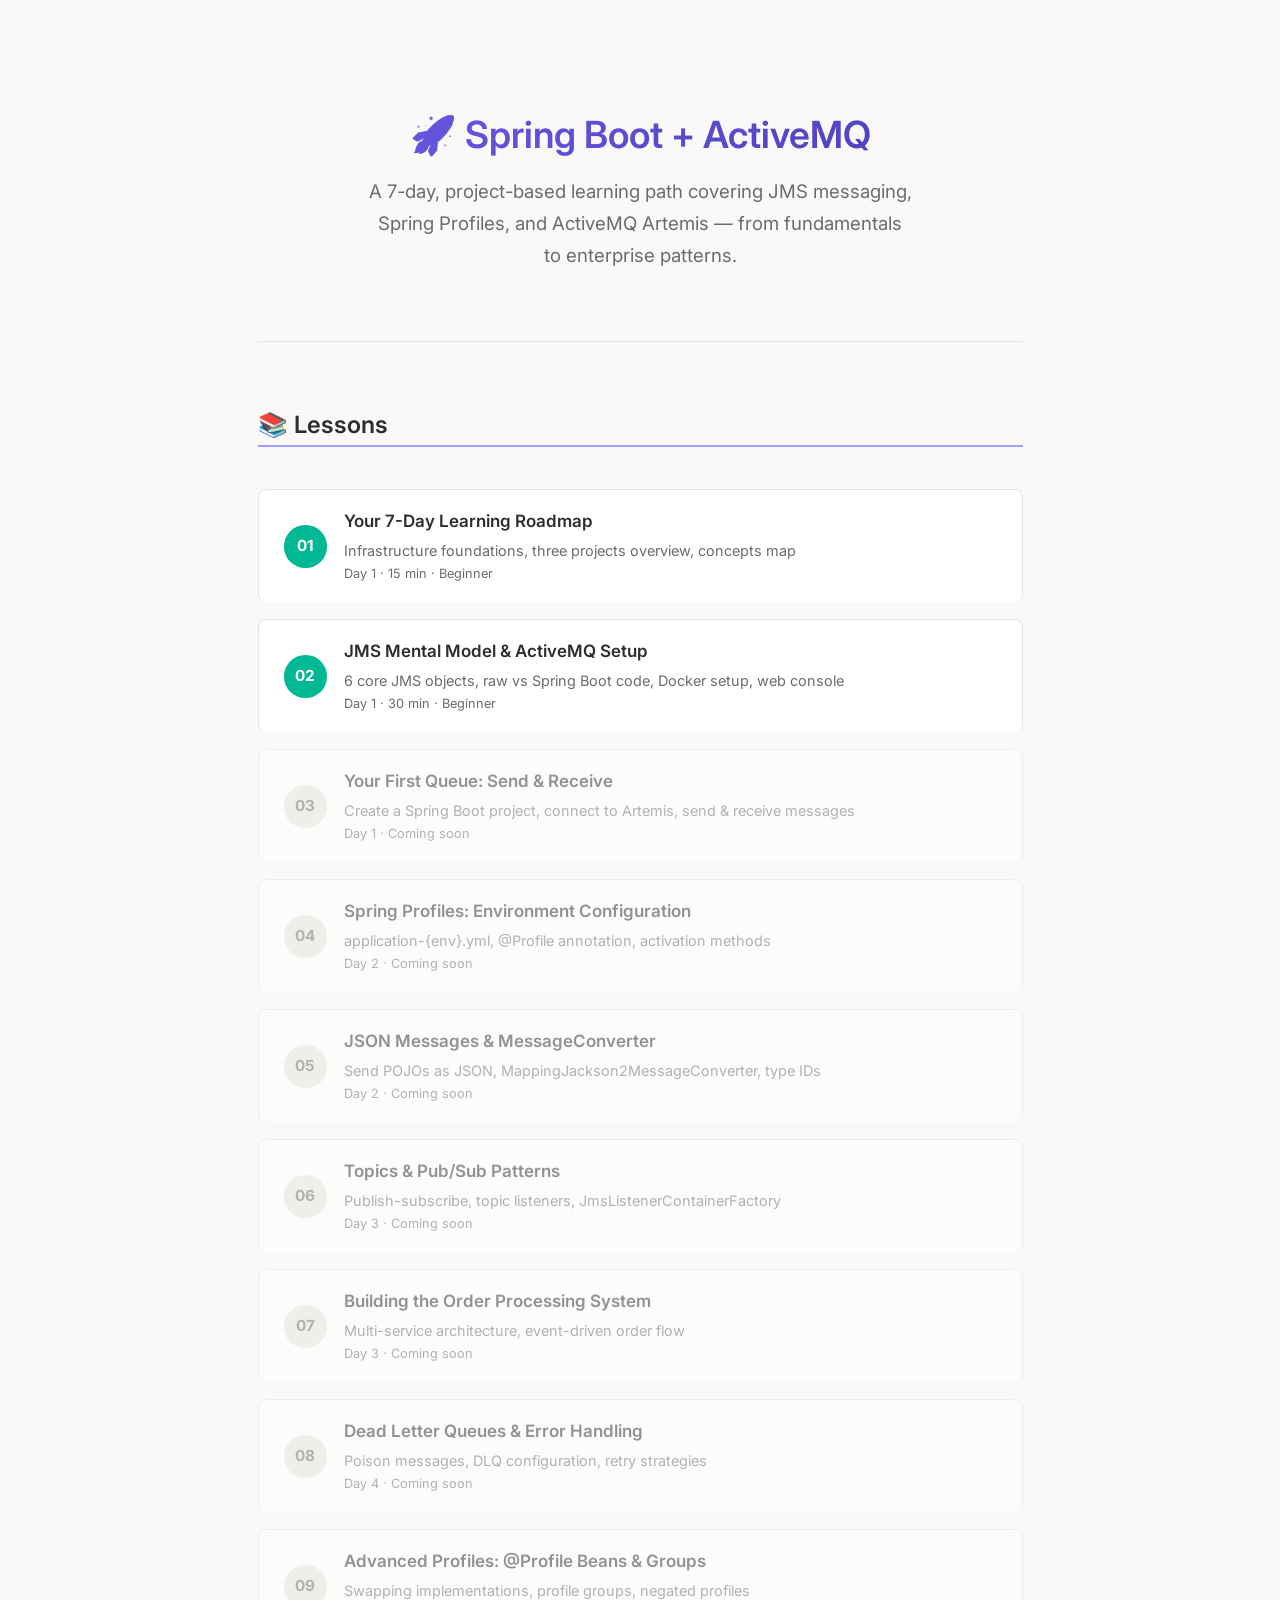
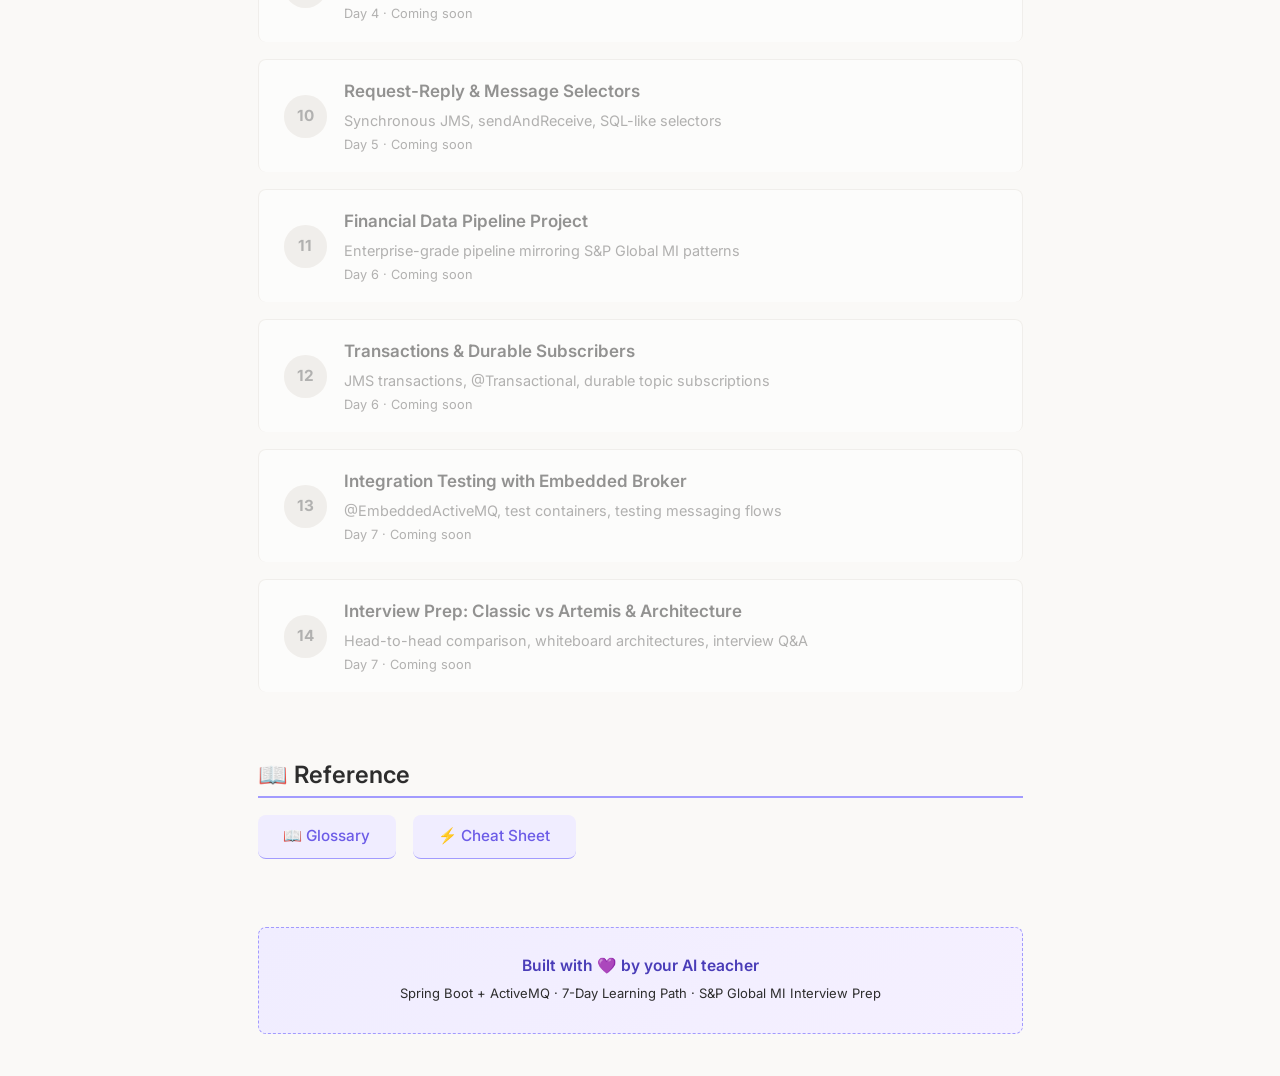
==== index.html @ 691f7c8f "Initial commit of Spring Boot + ActiveMQ learning path" ====
<!DOCTYPE html>
<html lang="en">
<head>
  <meta charset="UTF-8">
  <meta name="viewport" content="width=device-width, initial-scale=1.0">
  <title>Spring Boot + ActiveMQ — Learning Path</title>
  <link rel="stylesheet" href="assets/style.css">
  <style>
    .hero {
      text-align: center;
      padding: var(--sp-2xl) 0;
      margin-bottom: var(--sp-xl);
      border-bottom: 1px solid var(--border);
    }
    .hero h1 { font-size: 2.2rem; margin-bottom: var(--sp-md); }
    .hero p { color: var(--text-muted); font-size: 1.1em; max-width: 32rem; margin: 0 auto; }

    .nav-grid {
      display: grid;
      grid-template-columns: 1fr;
      gap: var(--sp-md);
      margin: var(--sp-xl) 0;
    }

    .nav-card {
      display: flex;
      align-items: center;
      gap: var(--sp-md);
      padding: var(--sp-md) var(--sp-lg);
      background: var(--bg-card);
      border: 1px solid var(--border);
      border-radius: var(--radius);
      text-decoration: none;
      color: var(--text);
      transition: all 0.2s;
      border-bottom: none;
    }
    .nav-card:hover {
      border-color: var(--accent-light);
      box-shadow: var(--shadow-lg);
      transform: translateY(-2px);
    }

    .nav-num {
      display: flex;
      align-items: center;
      justify-content: center;
      width: 2.5rem;
      height: 2.5rem;
      border-radius: 50%;
      background: var(--accent);
      color: white;
      font-weight: 700;
      font-size: 0.9em;
      flex-shrink: 0;
    }
    .nav-num.done { background: var(--success); }
    .nav-num.locked { background: var(--border); color: var(--text-muted); }

    .nav-info { flex: 1; }
    .nav-title { font-weight: 600; font-size: 1em; }
    .nav-desc { font-size: 0.85em; color: var(--text-muted); margin-top: 2px; }
    .nav-meta { font-size: 0.75em; color: var(--text-muted); }

    .ref-section { margin-top: var(--sp-2xl); }
    .ref-links {
      display: flex;
      gap: var(--sp-md);
      flex-wrap: wrap;
    }
    .ref-link {
      padding: var(--sp-sm) var(--sp-lg);
      background: var(--bg-highlight);
      border-radius: var(--radius);
      font-size: 0.9em;
      font-weight: 500;
    }

    @media (max-width: 600px) {
      .hero h1 { font-size: 1.6rem; }
      .nav-card { padding: var(--sp-sm) var(--sp-md); }
    }
  </style>
</head>
<body>

  <div class="hero">
    <h1>🚀 Spring Boot + ActiveMQ</h1>
    <p>A 7-day, project-based learning path covering JMS messaging, Spring Profiles, and ActiveMQ Artemis — from fundamentals to enterprise patterns.</p>
  </div>

  <h2>📚 Lessons</h2>

  <div class="nav-grid">

    <a href="lessons/0001-your-seven-day-roadmap.html" class="nav-card">
      <span class="nav-num done">01</span>
      <div class="nav-info">
        <div class="nav-title">Your 7-Day Learning Roadmap</div>
        <div class="nav-desc">Infrastructure foundations, three projects overview, concepts map</div>
        <div class="nav-meta">Day 1 · 15 min · Beginner</div>
      </div>
    </a>

    <a href="lessons/0002-jms-mental-model-and-activemq-setup.html" class="nav-card">
      <span class="nav-num done">02</span>
      <div class="nav-info">
        <div class="nav-title">JMS Mental Model &amp; ActiveMQ Setup</div>
        <div class="nav-desc">6 core JMS objects, raw vs Spring Boot code, Docker setup, web console</div>
        <div class="nav-meta">Day 1 · 30 min · Beginner</div>
      </div>
    </a>

    <a href="#" class="nav-card" style="opacity:0.5; pointer-events:none;">
      <span class="nav-num locked">03</span>
      <div class="nav-info">
        <div class="nav-title">Your First Queue: Send &amp; Receive</div>
        <div class="nav-desc">Create a Spring Boot project, connect to Artemis, send &amp; receive messages</div>
        <div class="nav-meta">Day 1 · Coming soon</div>
      </div>
    </a>

    <a href="#" class="nav-card" style="opacity:0.5; pointer-events:none;">
      <span class="nav-num locked">04</span>
      <div class="nav-info">
        <div class="nav-title">Spring Profiles: Environment Configuration</div>
        <div class="nav-desc">application-{env}.yml, @Profile annotation, activation methods</div>
        <div class="nav-meta">Day 2 · Coming soon</div>
      </div>
    </a>

    <a href="#" class="nav-card" style="opacity:0.5; pointer-events:none;">
      <span class="nav-num locked">05</span>
      <div class="nav-info">
        <div class="nav-title">JSON Messages &amp; MessageConverter</div>
        <div class="nav-desc">Send POJOs as JSON, MappingJackson2MessageConverter, type IDs</div>
        <div class="nav-meta">Day 2 · Coming soon</div>
      </div>
    </a>

    <a href="#" class="nav-card" style="opacity:0.5; pointer-events:none;">
      <span class="nav-num locked">06</span>
      <div class="nav-info">
        <div class="nav-title">Topics &amp; Pub/Sub Patterns</div>
        <div class="nav-desc">Publish-subscribe, topic listeners, JmsListenerContainerFactory</div>
        <div class="nav-meta">Day 3 · Coming soon</div>
      </div>
    </a>

    <a href="#" class="nav-card" style="opacity:0.5; pointer-events:none;">
      <span class="nav-num locked">07</span>
      <div class="nav-info">
        <div class="nav-title">Building the Order Processing System</div>
        <div class="nav-desc">Multi-service architecture, event-driven order flow</div>
        <div class="nav-meta">Day 3 · Coming soon</div>
      </div>
    </a>

    <a href="#" class="nav-card" style="opacity:0.5; pointer-events:none;">
      <span class="nav-num locked">08</span>
      <div class="nav-info">
        <div class="nav-title">Dead Letter Queues &amp; Error Handling</div>
        <div class="nav-desc">Poison messages, DLQ configuration, retry strategies</div>
        <div class="nav-meta">Day 4 · Coming soon</div>
      </div>
    </a>

    <a href="#" class="nav-card" style="opacity:0.5; pointer-events:none;">
      <span class="nav-num locked">09</span>
      <div class="nav-info">
        <div class="nav-title">Advanced Profiles: @Profile Beans &amp; Groups</div>
        <div class="nav-desc">Swapping implementations, profile groups, negated profiles</div>
        <div class="nav-meta">Day 4 · Coming soon</div>
      </div>
    </a>

    <a href="#" class="nav-card" style="opacity:0.5; pointer-events:none;">
      <span class="nav-num locked">10</span>
      <div class="nav-info">
        <div class="nav-title">Request-Reply &amp; Message Selectors</div>
        <div class="nav-desc">Synchronous JMS, sendAndReceive, SQL-like selectors</div>
        <div class="nav-meta">Day 5 · Coming soon</div>
      </div>
    </a>

    <a href="#" class="nav-card" style="opacity:0.5; pointer-events:none;">
      <span class="nav-num locked">11</span>
      <div class="nav-info">
        <div class="nav-title">Financial Data Pipeline Project</div>
        <div class="nav-desc">Enterprise-grade pipeline mirroring S&amp;P Global MI patterns</div>
        <div class="nav-meta">Day 6 · Coming soon</div>
      </div>
    </a>

    <a href="#" class="nav-card" style="opacity:0.5; pointer-events:none;">
      <span class="nav-num locked">12</span>
      <div class="nav-info">
        <div class="nav-title">Transactions &amp; Durable Subscribers</div>
        <div class="nav-desc">JMS transactions, @Transactional, durable topic subscriptions</div>
        <div class="nav-meta">Day 6 · Coming soon</div>
      </div>
    </a>

    <a href="#" class="nav-card" style="opacity:0.5; pointer-events:none;">
      <span class="nav-num locked">13</span>
      <div class="nav-info">
        <div class="nav-title">Integration Testing with Embedded Broker</div>
        <div class="nav-desc">@EmbeddedActiveMQ, test containers, testing messaging flows</div>
        <div class="nav-meta">Day 7 · Coming soon</div>
      </div>
    </a>

    <a href="#" class="nav-card" style="opacity:0.5; pointer-events:none;">
      <span class="nav-num locked">14</span>
      <div class="nav-info">
        <div class="nav-title">Interview Prep: Classic vs Artemis &amp; Architecture</div>
        <div class="nav-desc">Head-to-head comparison, whiteboard architectures, interview Q&amp;A</div>
        <div class="nav-meta">Day 7 · Coming soon</div>
      </div>
    </a>

  </div>

  <!-- Reference Section -->
  <div class="ref-section">
    <h2>📖 Reference</h2>
    <div class="ref-links">
      <a href="reference/glossary.html" class="ref-link">📖 Glossary</a>
      <a href="reference/cheatsheet.html" class="ref-link">⚡ Cheat Sheet</a>
    </div>
  </div>

  <div class="teacher-prompt" style="margin-top: var(--sp-2xl);">
    <strong>Built with 💜 by your AI teacher</strong><br>
    <small>Spring Boot + ActiveMQ · 7-Day Learning Path · S&amp;P Global MI Interview Prep</small>
  </div>

</body>
</html>
---- assets/style.css ----
/* ============================================================
   Spring Boot + ActiveMQ Learning Path — Shared Stylesheet
   Tufte-inspired, clean, print-friendly
   ============================================================ */

@import url('https://fonts.googleapis.com/css2?family=Inter:wght@400;500;600;700&family=JetBrains+Mono:wght@400;500&display=swap');

:root {
  /* Color palette — warm, professional */
  --bg:           #faf9f7;
  --bg-card:      #ffffff;
  --bg-code:      #1e1e2e;
  --bg-highlight: #f0edff;
  --bg-quiz:      #f8f7ff;

  --text:         #2d2d2d;
  --text-muted:   #6b6b6b;
  --text-code:    #cdd6f4;

  --accent:       #6c5ce7;
  --accent-light: #a29bfe;
  --accent-dark:  #4a3db8;

  --success:      #00b894;
  --success-bg:   #e6faf5;
  --danger:       #e74c3c;
  --danger-bg:    #fde8e8;
  --warning:      #f39c12;
  --warning-bg:   #fef5e7;
  --info:         #0984e3;
  --info-bg:      #e8f4fd;

  --border:       #e8e5e0;
  --shadow:       0 2px 8px rgba(0,0,0,0.06);
  --shadow-lg:    0 4px 24px rgba(0,0,0,0.10);
  --radius:       8px;

  /* Spacing scale */
  --sp-xs: 0.25rem;
  --sp-sm: 0.5rem;
  --sp-md: 1rem;
  --sp-lg: 1.5rem;
  --sp-xl: 2.5rem;
  --sp-2xl: 4rem;
}

/* ---- Reset ---- */
*, *::before, *::after { box-sizing: border-box; margin: 0; padding: 0; }

/* ---- Base ---- */
html { font-size: 17px; scroll-behavior: smooth; }

body {
  font-family: 'Inter', -apple-system, BlinkMacSystemFont, sans-serif;
  color: var(--text);
  background: var(--bg);
  line-height: 1.72;
  max-width: 48rem;
  margin: 0 auto;
  padding: var(--sp-xl) var(--sp-lg);
}

/* ---- Typography ---- */
h1, h2, h3, h4 { font-weight: 600; line-height: 1.3; color: var(--text); }

h1 {
  font-size: 2rem;
  margin-bottom: var(--sp-sm);
  background: linear-gradient(135deg, var(--accent), var(--accent-dark));
  -webkit-background-clip: text;
  -webkit-text-fill-color: transparent;
  background-clip: text;
}

h2 {
  font-size: 1.4rem;
  margin-top: var(--sp-2xl);
  margin-bottom: var(--sp-md);
  padding-bottom: var(--sp-xs);
  border-bottom: 2px solid var(--accent-light);
}

h3 {
  font-size: 1.15rem;
  margin-top: var(--sp-xl);
  margin-bottom: var(--sp-sm);
  color: var(--accent-dark);
}

p { margin-bottom: var(--sp-md); }

a {
  color: var(--accent);
  text-decoration: none;
  border-bottom: 1px solid var(--accent-light);
  transition: border-color 0.2s;
}
a:hover { border-color: var(--accent); }

strong { font-weight: 600; }

/* ---- Lists ---- */
ul, ol {
  margin-bottom: var(--sp-md);
  padding-left: var(--sp-lg);
}
li { margin-bottom: var(--sp-xs); }
li::marker { color: var(--accent); }

/* ---- Code ---- */
code {
  font-family: 'JetBrains Mono', 'Fira Code', monospace;
  font-size: 0.88em;
  background: var(--bg-highlight);
  padding: 0.15em 0.4em;
  border-radius: 4px;
  color: var(--accent-dark);
}

pre {
  background: var(--bg-code);
  color: var(--text-code);
  padding: var(--sp-lg);
  border-radius: var(--radius);
  overflow-x: auto;
  margin-bottom: var(--sp-lg);
  box-shadow: var(--shadow);
  line-height: 1.55;
  position: relative;
}

pre code {
  background: none;
  color: inherit;
  padding: 0;
  font-size: 0.85em;
}

/* Syntax tokens — minimal Catppuccin-inspired */
.kw  { color: #cba6f7; }  /* keywords */
.str { color: #a6e3a1; }  /* strings */
.ann { color: #f9e2af; }  /* annotations */
.cmt { color: #6c7086; font-style: italic; }  /* comments */
.typ { color: #89b4fa; }  /* types */
.num { color: #fab387; }  /* numbers */

/* Code label */
pre::before {
  content: attr(data-lang);
  position: absolute;
  top: var(--sp-sm);
  right: var(--sp-sm);
  font-size: 0.7em;
  color: #6c7086;
  text-transform: uppercase;
  letter-spacing: 0.1em;
  font-family: 'Inter', sans-serif;
}

/* ---- Cards / Callouts ---- */
.card {
  background: var(--bg-card);
  border: 1px solid var(--border);
  border-radius: var(--radius);
  padding: var(--sp-lg);
  margin-bottom: var(--sp-lg);
  box-shadow: var(--shadow);
}

.callout {
  border-left: 4px solid;
  border-radius: var(--radius);
  padding: var(--sp-md) var(--sp-lg);
  margin-bottom: var(--sp-lg);
}
.callout-info    { border-color: var(--info);    background: var(--info-bg);    }
.callout-success { border-color: var(--success); background: var(--success-bg); }
.callout-warning { border-color: var(--warning); background: var(--warning-bg); }
.callout-danger  { border-color: var(--danger);  background: var(--danger-bg);  }

.callout-label {
  font-weight: 600;
  font-size: 0.85em;
  text-transform: uppercase;
  letter-spacing: 0.05em;
  margin-bottom: var(--sp-xs);
}
.callout-info .callout-label    { color: var(--info); }
.callout-success .callout-label { color: var(--success); }
.callout-warning .callout-label { color: var(--warning); }
.callout-danger .callout-label  { color: var(--danger); }

/* ---- Lesson Header ---- */
.lesson-header {
  text-align: center;
  margin-bottom: var(--sp-2xl);
  padding-bottom: var(--sp-xl);
  border-bottom: 1px solid var(--border);
}

.lesson-meta {
  font-size: 0.85em;
  color: var(--text-muted);
  margin-top: var(--sp-sm);
}

.lesson-meta span {
  display: inline-block;
  margin: 0 var(--sp-sm);
}

.lesson-badge {
  display: inline-block;
  padding: 0.2em 0.7em;
  border-radius: 999px;
  font-size: 0.75em;
  font-weight: 600;
  text-transform: uppercase;
  letter-spacing: 0.05em;
}
.badge-beginner   { background: var(--success-bg); color: var(--success); }
.badge-intermediate { background: var(--warning-bg); color: var(--warning); }
.badge-advanced   { background: var(--danger-bg);  color: var(--danger);  }

/* ---- Diagrams (ASCII / inline SVG containers) ---- */
.diagram {
  background: var(--bg-card);
  border: 1px solid var(--border);
  border-radius: var(--radius);
  padding: var(--sp-lg);
  margin: var(--sp-lg) 0;
  text-align: center;
  overflow-x: auto;
}

.diagram pre {
  background: transparent;
  color: var(--text);
  box-shadow: none;
  text-align: left;
  display: inline-block;
  font-size: 0.8em;
  line-height: 1.4;
}

.diagram pre code {
  color: var(--text);
}

/* ---- Tables ---- */
table {
  width: 100%;
  border-collapse: collapse;
  margin-bottom: var(--sp-lg);
  font-size: 0.92em;
}

th {
  text-align: left;
  padding: var(--sp-sm) var(--sp-md);
  background: var(--accent);
  color: white;
  font-weight: 600;
}

th:first-child { border-radius: var(--radius) 0 0 0; }
th:last-child  { border-radius: 0 var(--radius) 0 0; }

td {
  padding: var(--sp-sm) var(--sp-md);
  border-bottom: 1px solid var(--border);
}

tr:hover td { background: var(--bg-highlight); }

/* ---- Quiz Widget ---- */
.quiz {
  background: var(--bg-quiz);
  border: 1px solid var(--border);
  border-radius: var(--radius);
  padding: var(--sp-lg);
  margin: var(--sp-lg) 0;
}

.quiz-question {
  font-weight: 600;
  margin-bottom: var(--sp-md);
  color: var(--accent-dark);
}

.quiz-options { list-style: none; padding: 0; }

.quiz-options li {
  padding: var(--sp-sm) var(--sp-md);
  margin-bottom: var(--sp-xs);
  border: 2px solid var(--border);
  border-radius: var(--radius);
  cursor: pointer;
  transition: all 0.2s;
  user-select: none;
}

.quiz-options li:hover {
  border-color: var(--accent-light);
  background: white;
}

.quiz-options li.selected {
  border-color: var(--accent);
  background: var(--bg-highlight);
}

.quiz-options li.correct {
  border-color: var(--success);
  background: var(--success-bg);
}

.quiz-options li.incorrect {
  border-color: var(--danger);
  background: var(--danger-bg);
}

.quiz-feedback {
  margin-top: var(--sp-md);
  padding: var(--sp-md);
  border-radius: var(--radius);
  display: none;
}

.quiz-feedback.show { display: block; }
.quiz-feedback.correct { background: var(--success-bg); color: var(--success); }
.quiz-feedback.incorrect { background: var(--danger-bg); color: var(--danger); }

.quiz-btn {
  display: inline-block;
  padding: var(--sp-sm) var(--sp-lg);
  background: var(--accent);
  color: white;
  border: none;
  border-radius: var(--radius);
  font-family: inherit;
  font-size: 0.9em;
  font-weight: 500;
  cursor: pointer;
  transition: background 0.2s;
  margin-top: var(--sp-sm);
}

.quiz-btn:hover { background: var(--accent-dark); }
.quiz-btn:disabled { opacity: 0.5; cursor: not-allowed; }

/* ---- Lesson Navigation ---- */
.lesson-nav {
  display: flex;
  justify-content: space-between;
  align-items: center;
  margin-top: var(--sp-2xl);
  padding-top: var(--sp-lg);
  border-top: 1px solid var(--border);
}

.lesson-nav a {
  display: inline-flex;
  align-items: center;
  gap: var(--sp-xs);
  padding: var(--sp-sm) var(--sp-md);
  background: var(--bg-card);
  border: 1px solid var(--border);
  border-radius: var(--radius);
  font-size: 0.9em;
  transition: all 0.2s;
}

.lesson-nav a:hover {
  background: var(--bg-highlight);
  border-color: var(--accent-light);
}

/* ---- Teacher Prompt ---- */
.teacher-prompt {
  background: linear-gradient(135deg, var(--bg-highlight), #f5f0ff);
  border: 1px dashed var(--accent-light);
  border-radius: var(--radius);
  padding: var(--sp-lg);
  margin-top: var(--sp-xl);
  text-align: center;
  font-size: 0.92em;
}

.teacher-prompt strong { color: var(--accent-dark); }

/* ---- Print ---- */
@media print {
  body { max-width: 100%; padding: 0; font-size: 12pt; }
  pre { white-space: pre-wrap; word-wrap: break-word; }
  .quiz-btn, .lesson-nav, .teacher-prompt { display: none; }
  .callout, .card { break-inside: avoid; }
}

/* ---- Responsive ---- */
@media (max-width: 600px) {
  html { font-size: 15px; }
  body { padding: var(--sp-md); }
  h1 { font-size: 1.6rem; }
  pre { padding: var(--sp-md); }
}
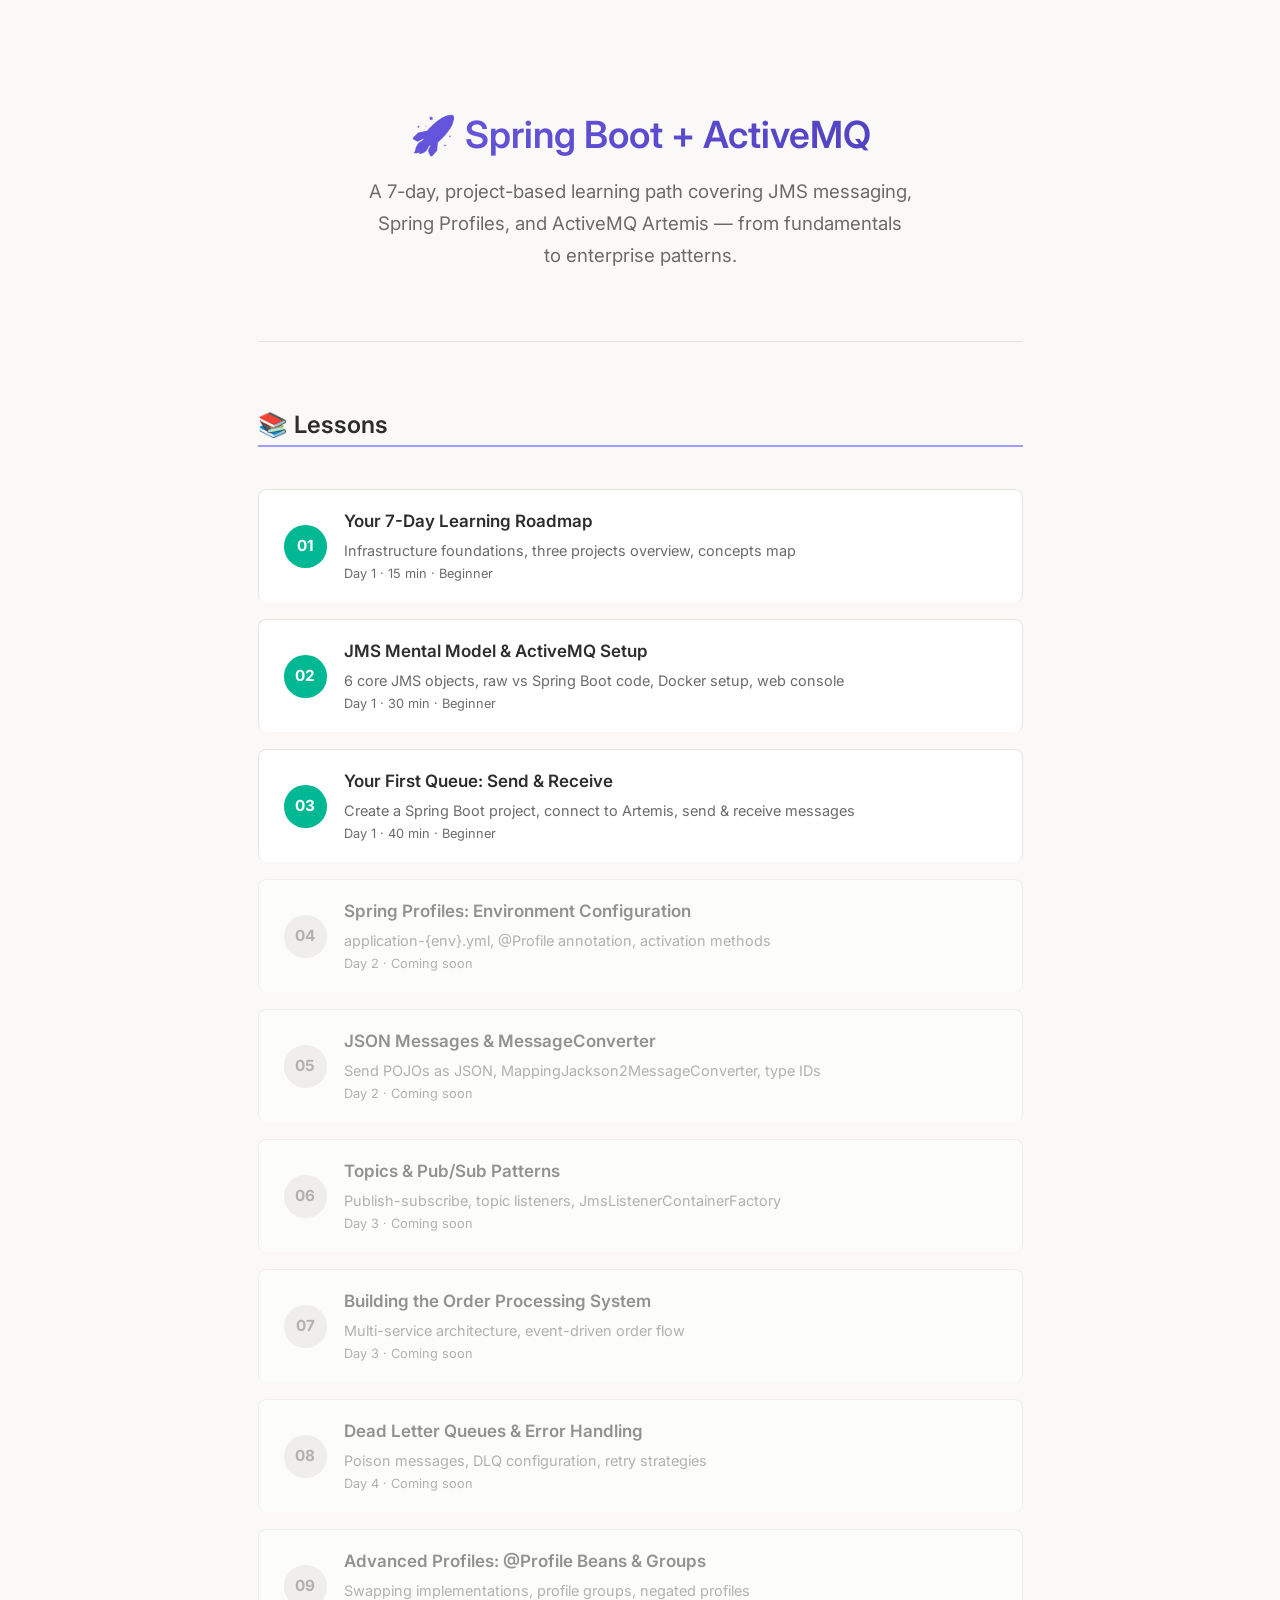
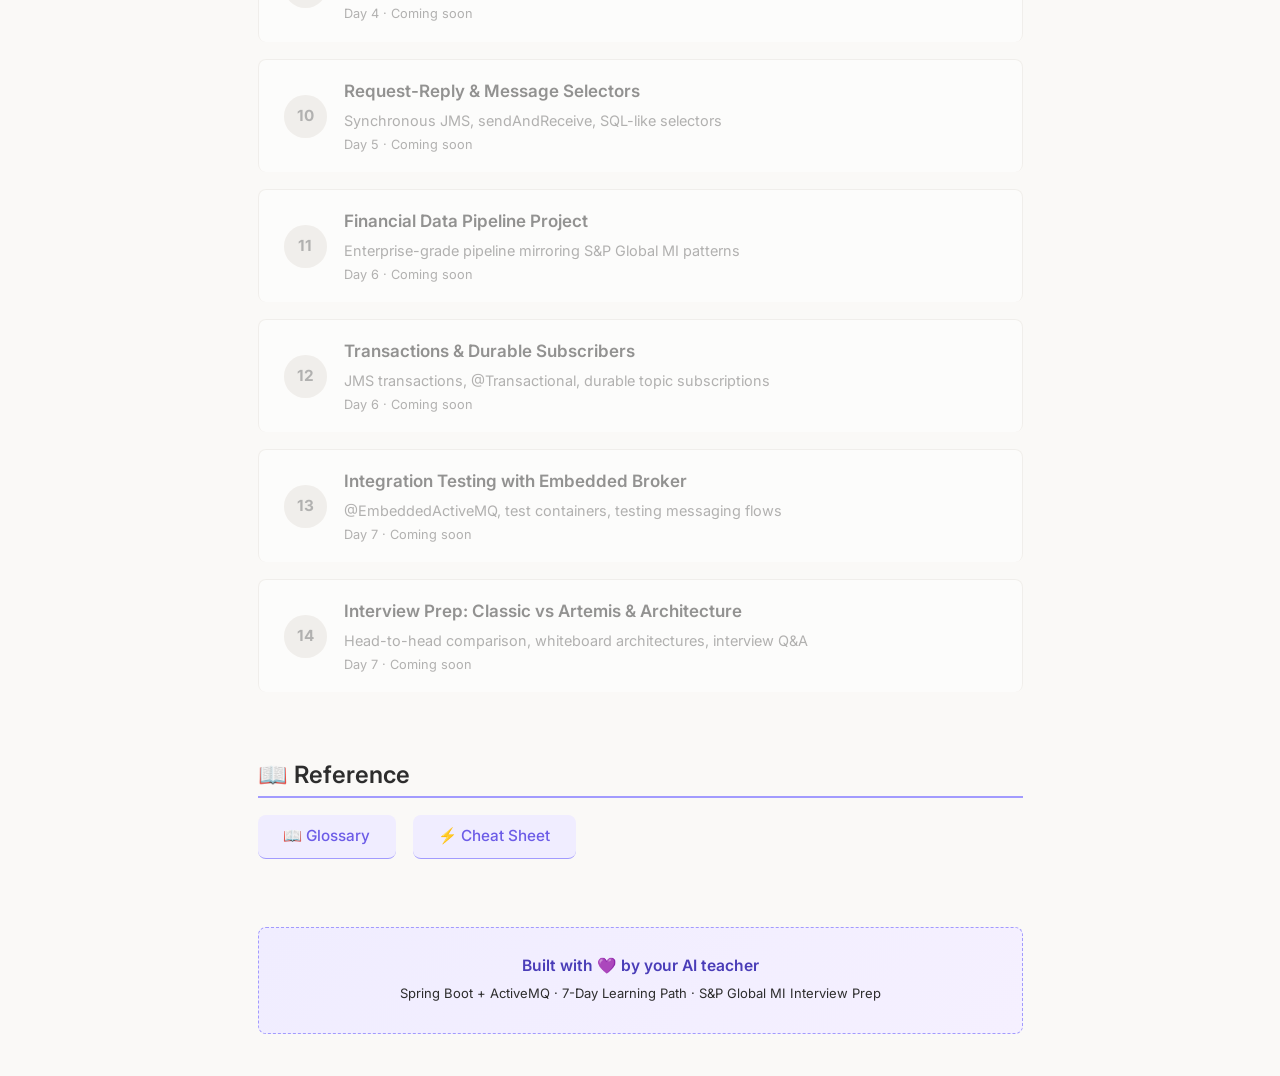
==== commit 286a99ee: "feat: add Lesson 03 tutorial and track learning progress for concepts 1-2" ====
--- a/index.html
+++ b/index.html
@@ -111,12 +111,12 @@
       </div>
     </a>
 
-    <a href="#" class="nav-card" style="opacity:0.5; pointer-events:none;">
-      <span class="nav-num locked">03</span>
+    <a href="lessons/0003-your-first-queue-send-and-receive.html" class="nav-card">
+      <span class="nav-num done">03</span>
       <div class="nav-info">
         <div class="nav-title">Your First Queue: Send &amp; Receive</div>
         <div class="nav-desc">Create a Spring Boot project, connect to Artemis, send &amp; receive messages</div>
-        <div class="nav-meta">Day 1 · Coming soon</div>
+        <div class="nav-meta">Day 1 · 40 min · Beginner</div>
       </div>
     </a>
 
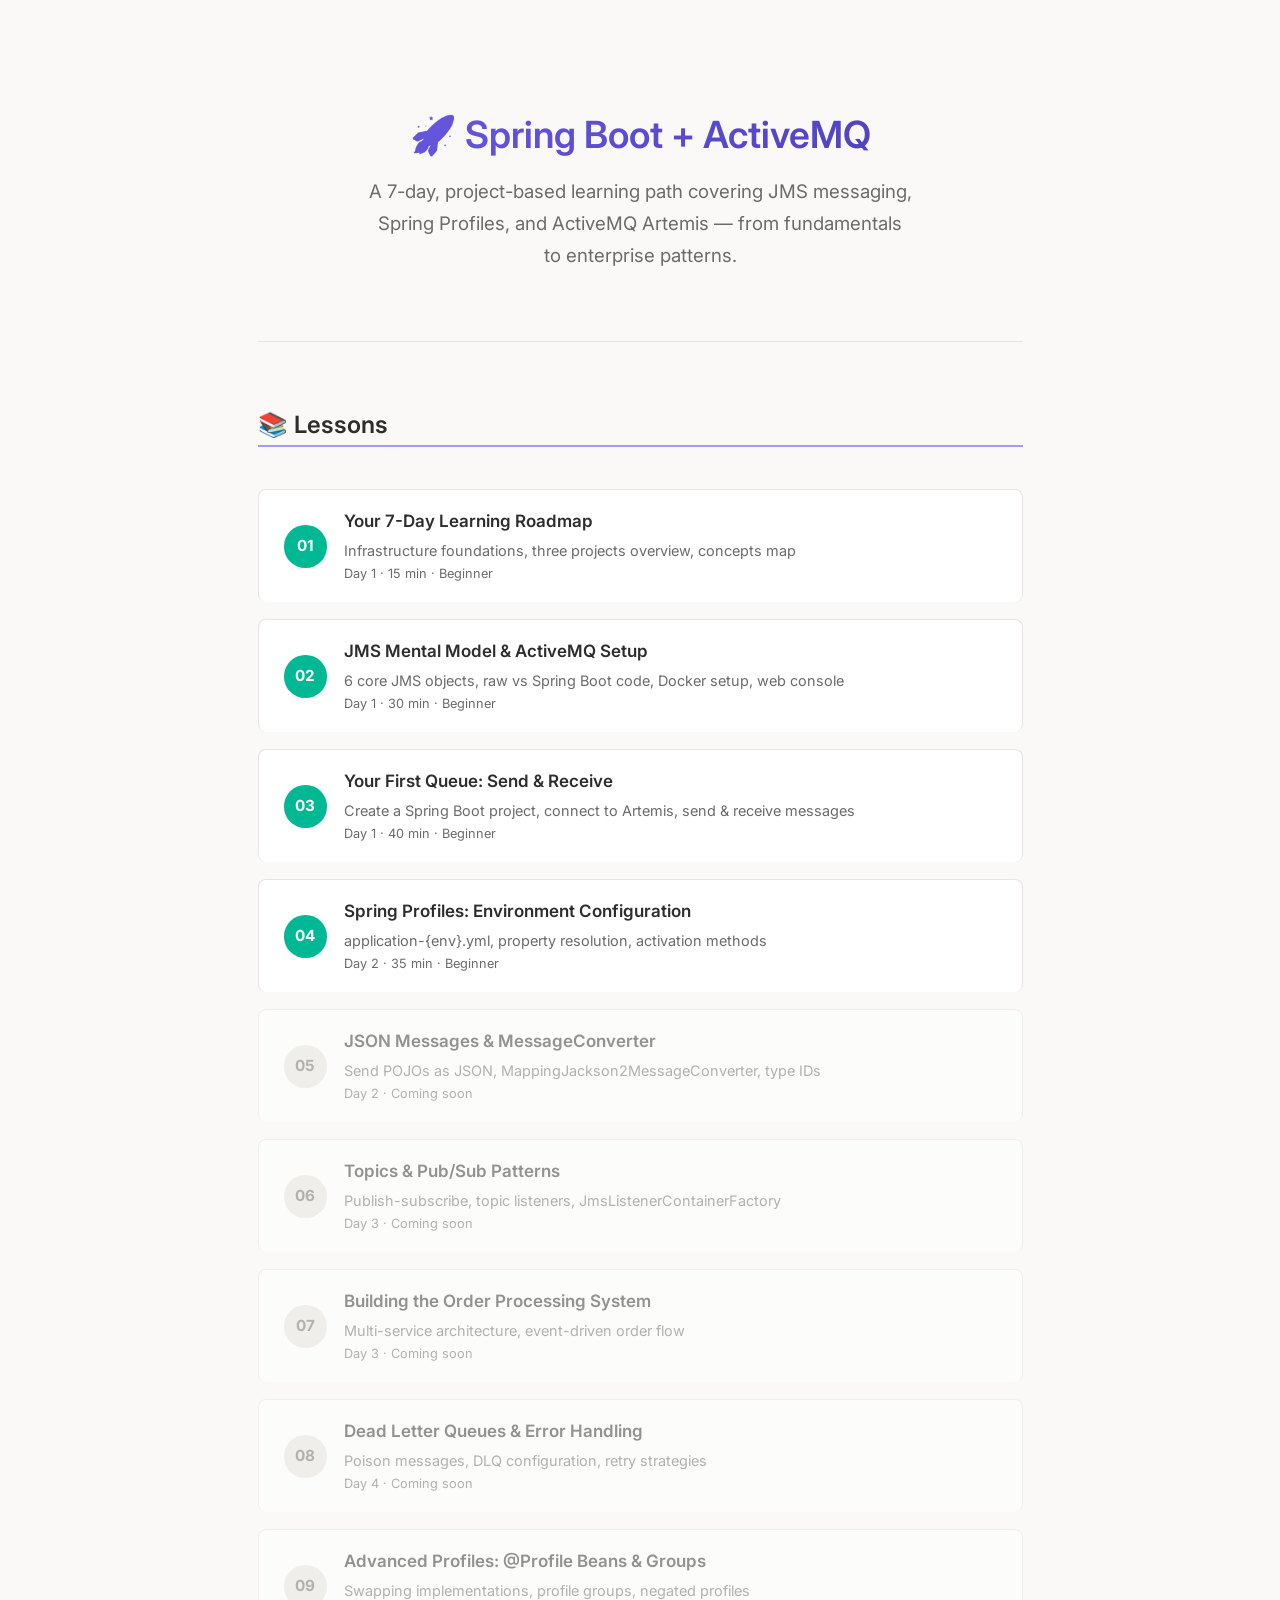
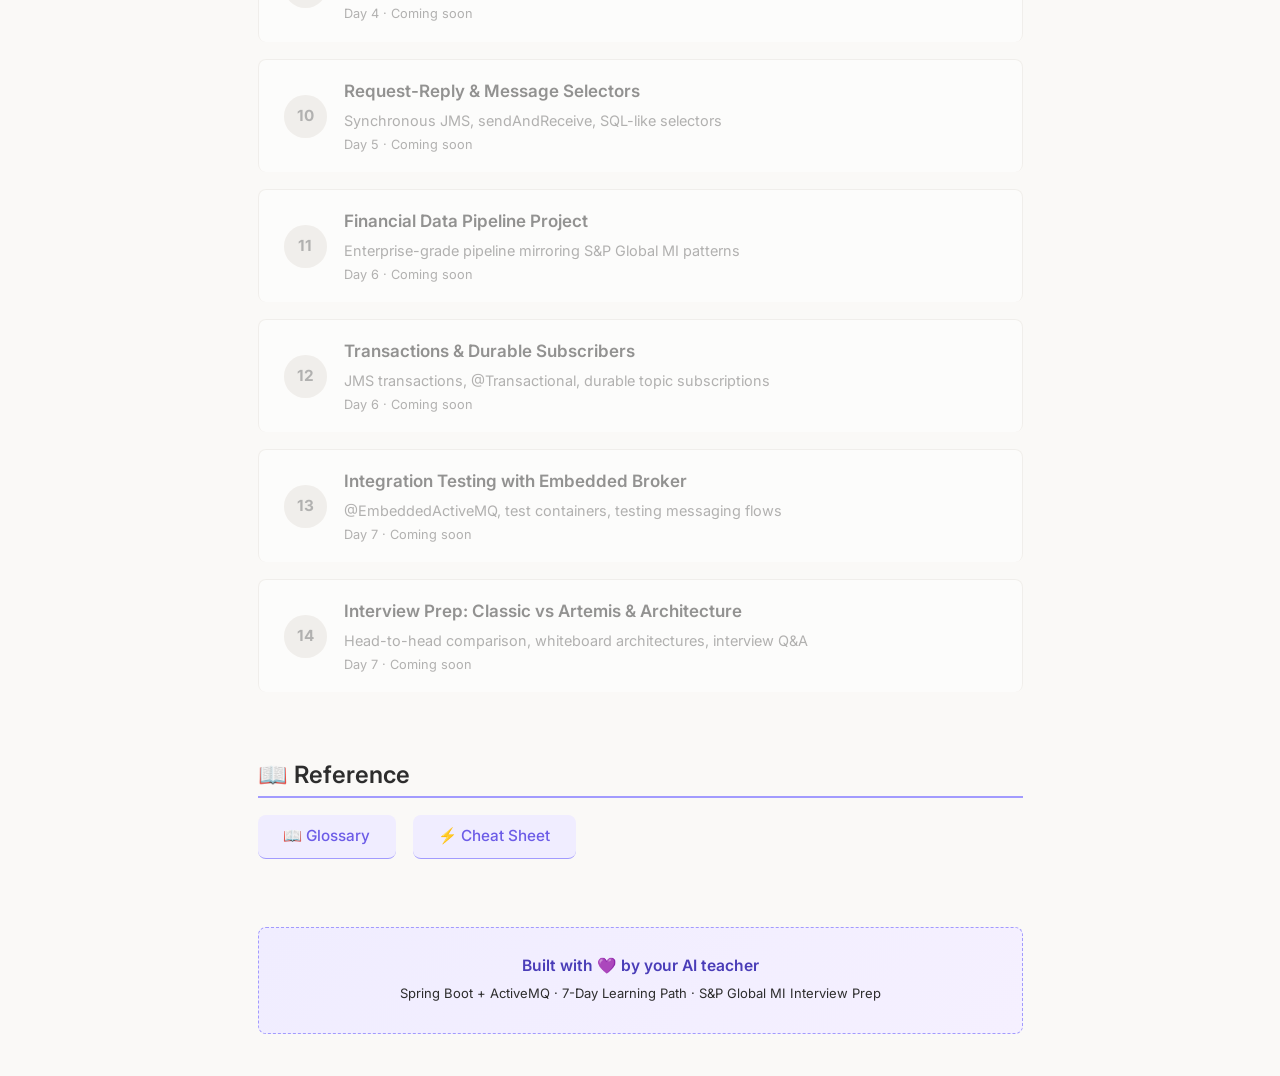
==== commit 56b4c1d4: "feat: add lesson 04 on spring profiles and enable it in navigation index" ====
--- a/index.html
+++ b/index.html
@@ -120,12 +120,12 @@
       </div>
     </a>
 
-    <a href="#" class="nav-card" style="opacity:0.5; pointer-events:none;">
-      <span class="nav-num locked">04</span>
+    <a href="lessons/0004-spring-profiles-environment-configuration.html" class="nav-card">
+      <span class="nav-num done">04</span>
       <div class="nav-info">
         <div class="nav-title">Spring Profiles: Environment Configuration</div>
-        <div class="nav-desc">application-{env}.yml, @Profile annotation, activation methods</div>
-        <div class="nav-meta">Day 2 · Coming soon</div>
+        <div class="nav-desc">application-{env}.yml, property resolution, activation methods</div>
+        <div class="nav-meta">Day 2 · 35 min · Beginner</div>
       </div>
     </a>
 
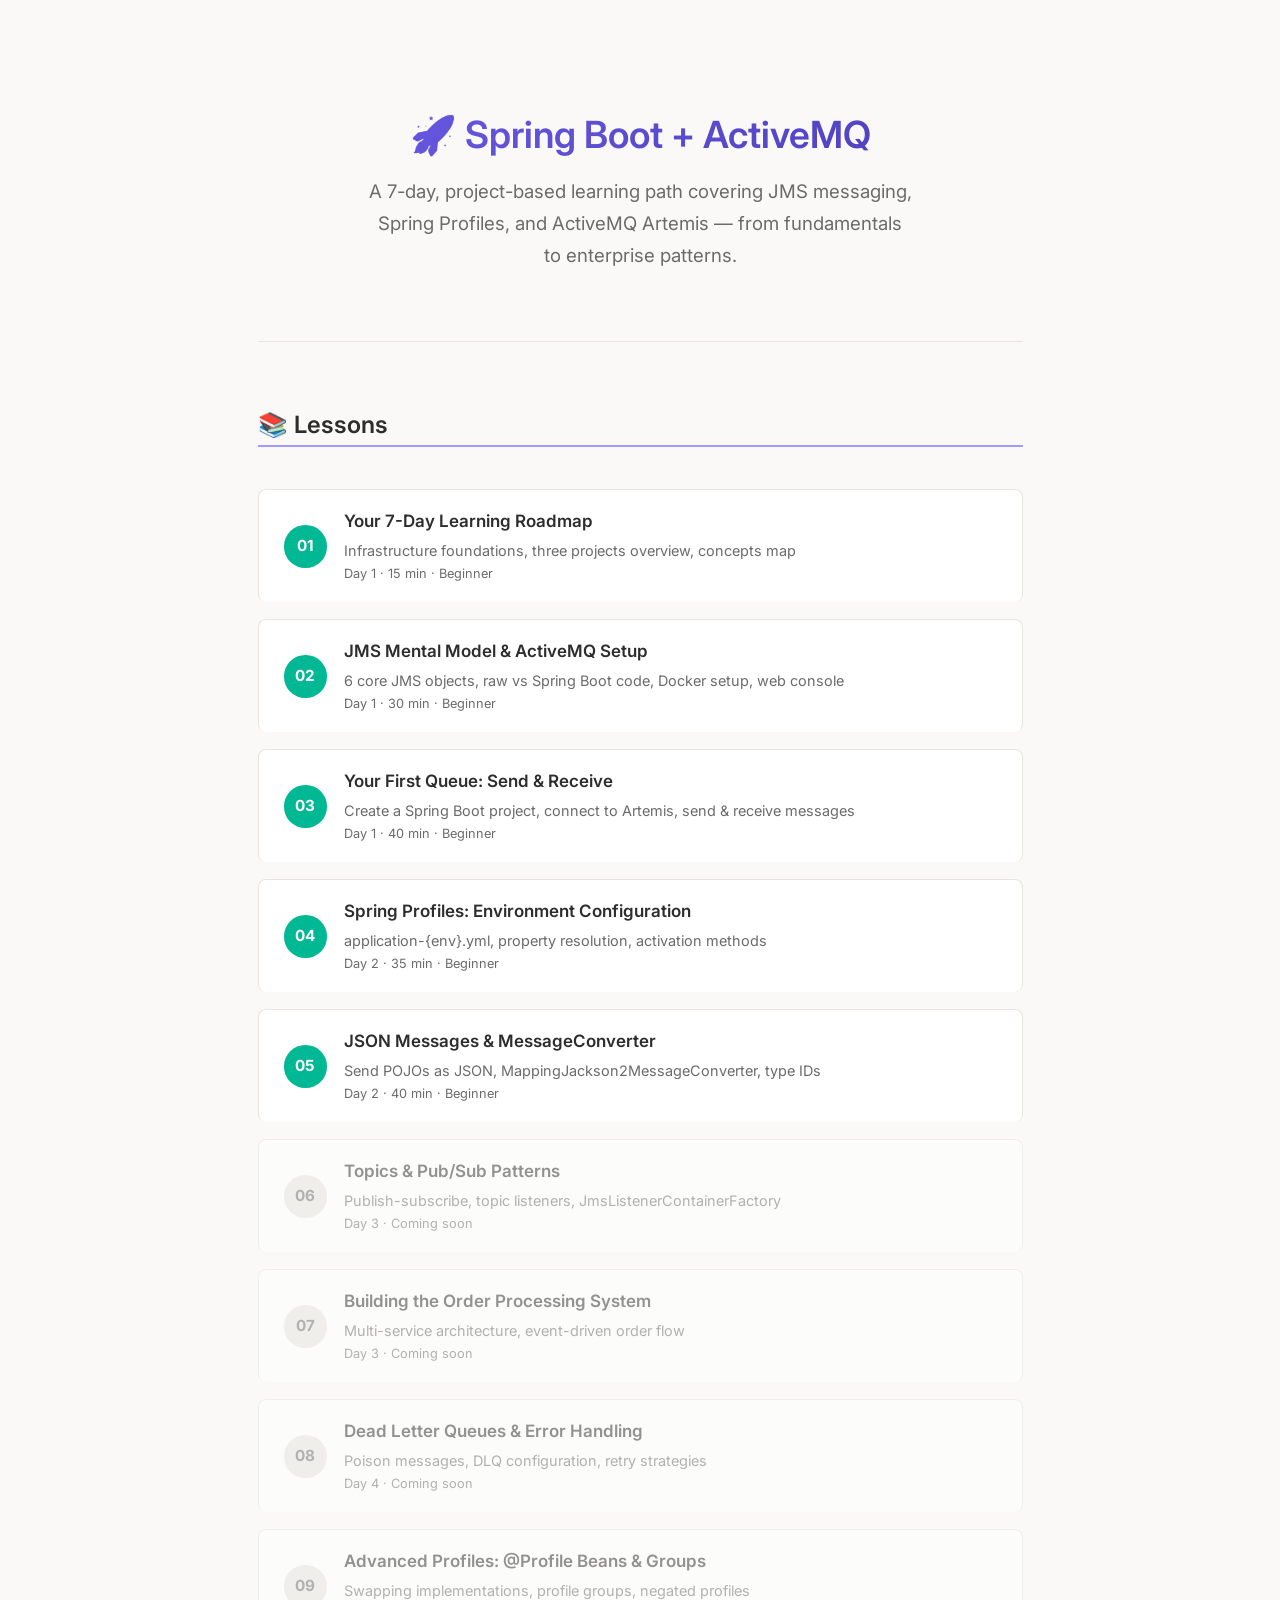
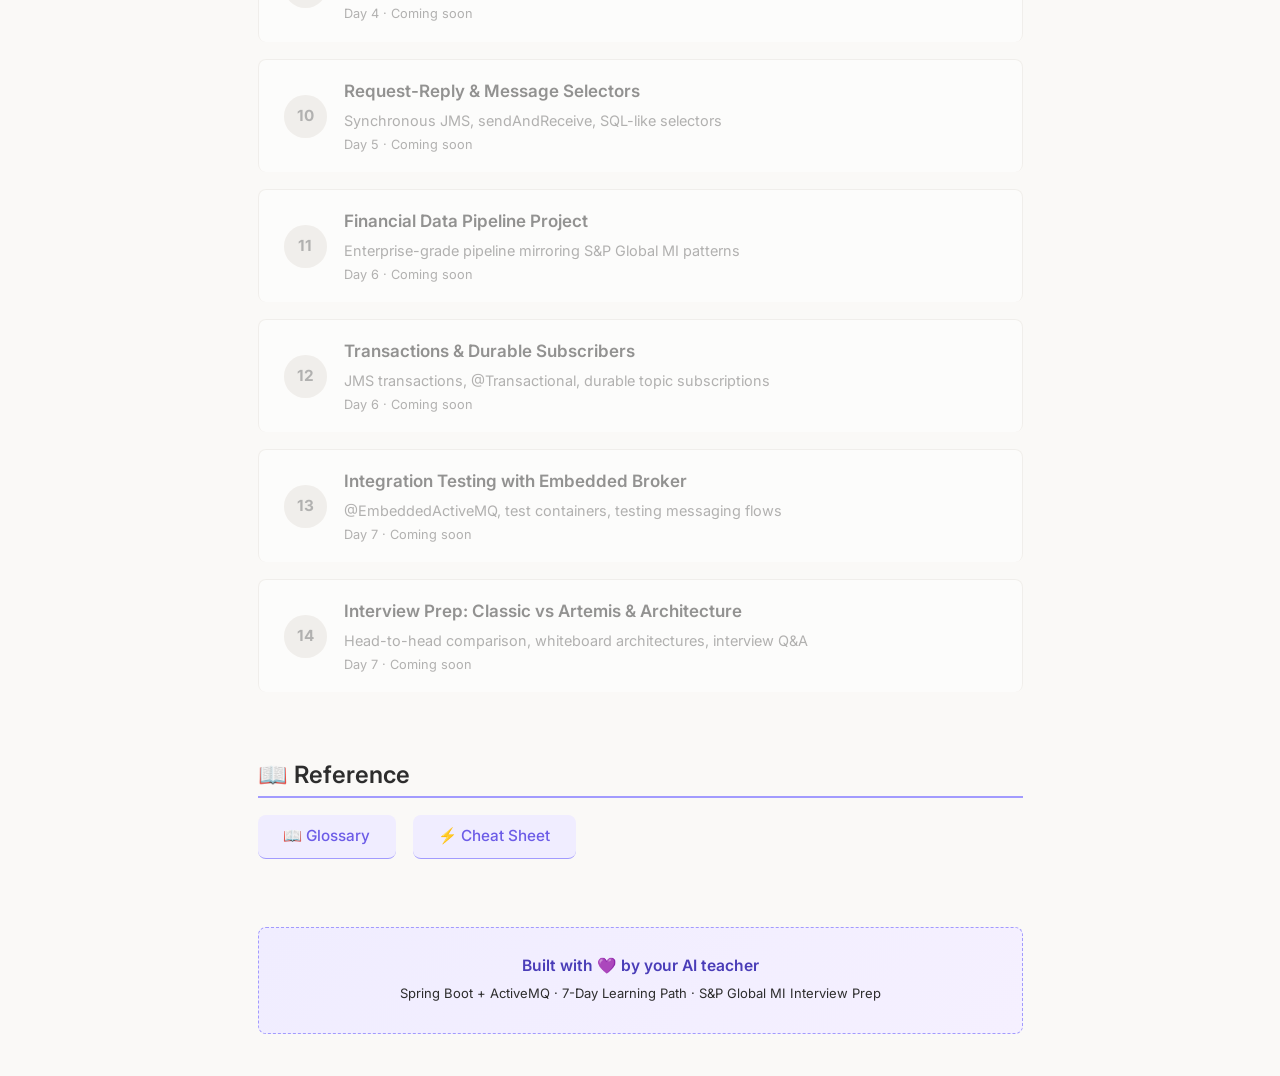
==== commit 946b5f6e: "feat: add lesson on JSON message serialization and configuration of MappingJackson2MessageConverter" ====
--- a/index.html
+++ b/index.html
@@ -129,12 +129,12 @@
       </div>
     </a>
 
-    <a href="#" class="nav-card" style="opacity:0.5; pointer-events:none;">
-      <span class="nav-num locked">05</span>
+    <a href="lessons/0005-json-messages-and-messageconverter.html" class="nav-card">
+      <span class="nav-num done">05</span>
       <div class="nav-info">
         <div class="nav-title">JSON Messages &amp; MessageConverter</div>
         <div class="nav-desc">Send POJOs as JSON, MappingJackson2MessageConverter, type IDs</div>
-        <div class="nav-meta">Day 2 · Coming soon</div>
+        <div class="nav-meta">Day 2 · 40 min · Beginner</div>
       </div>
     </a>
 
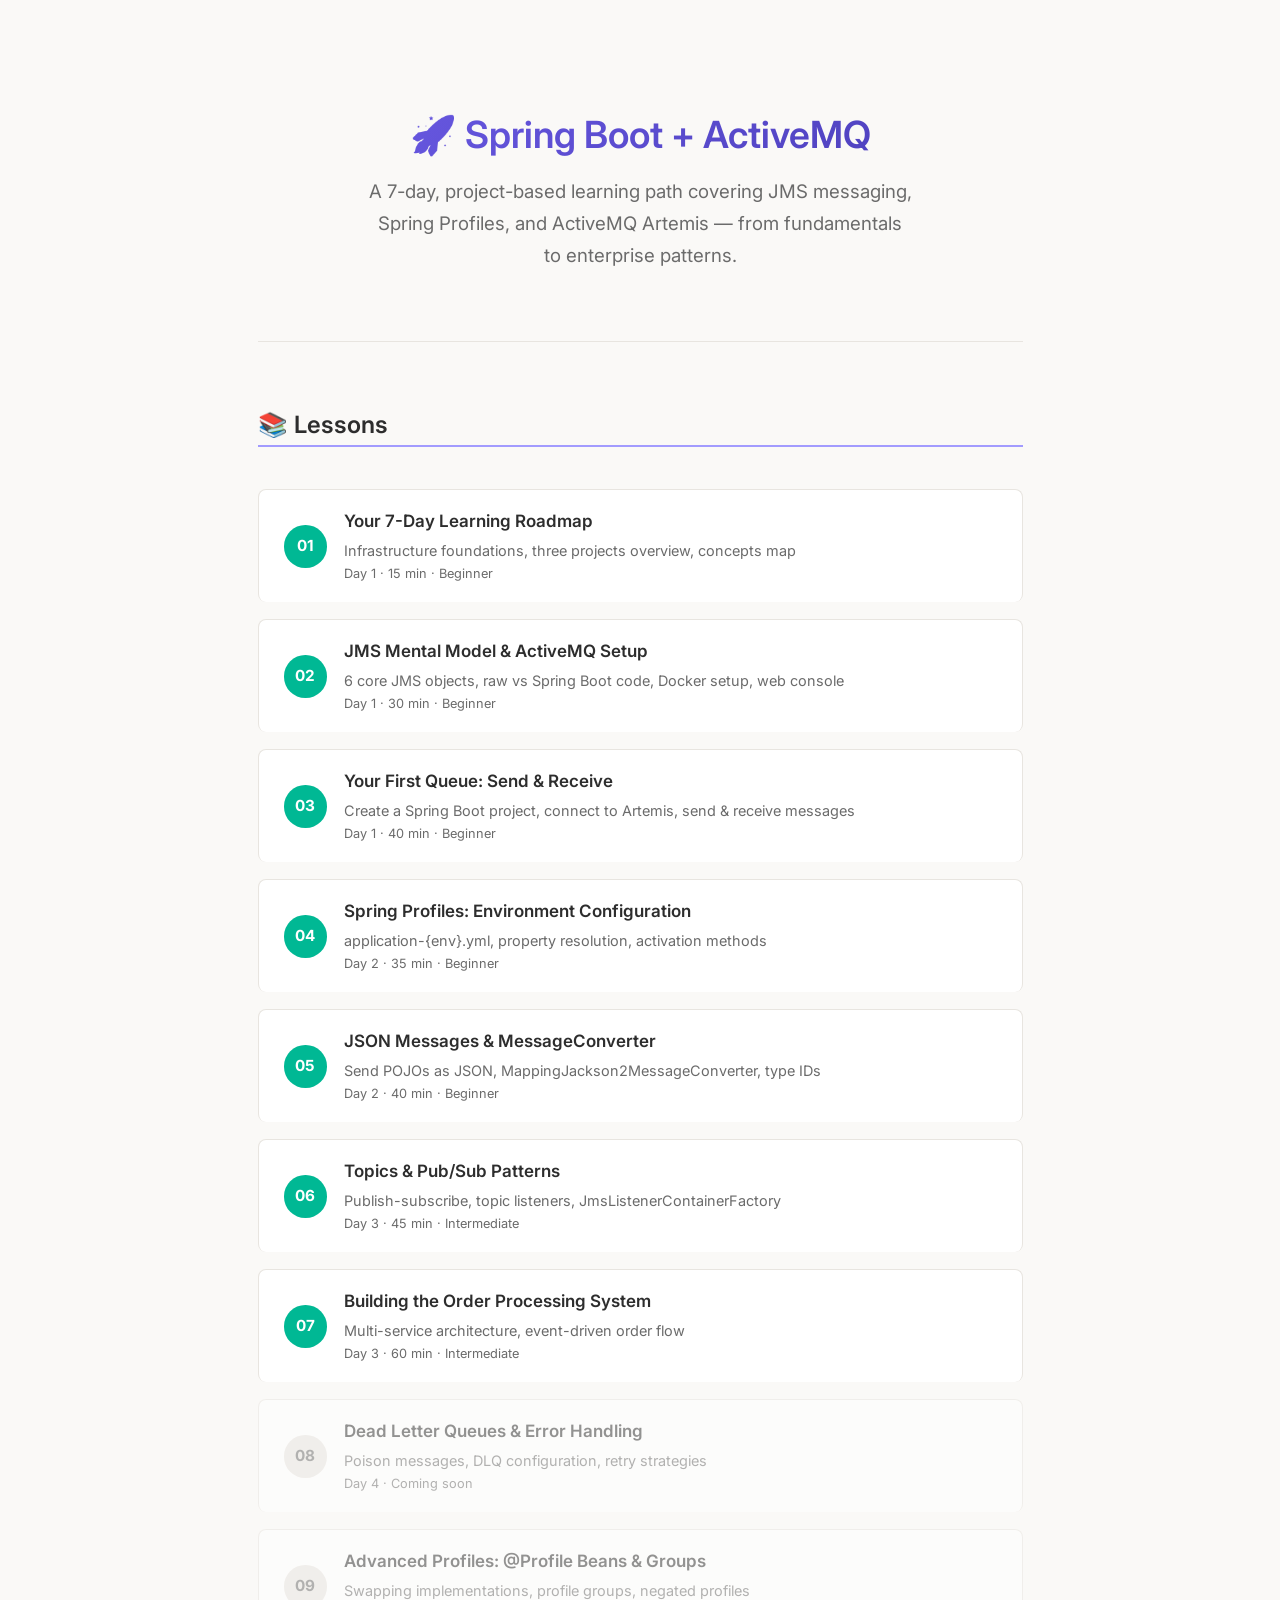
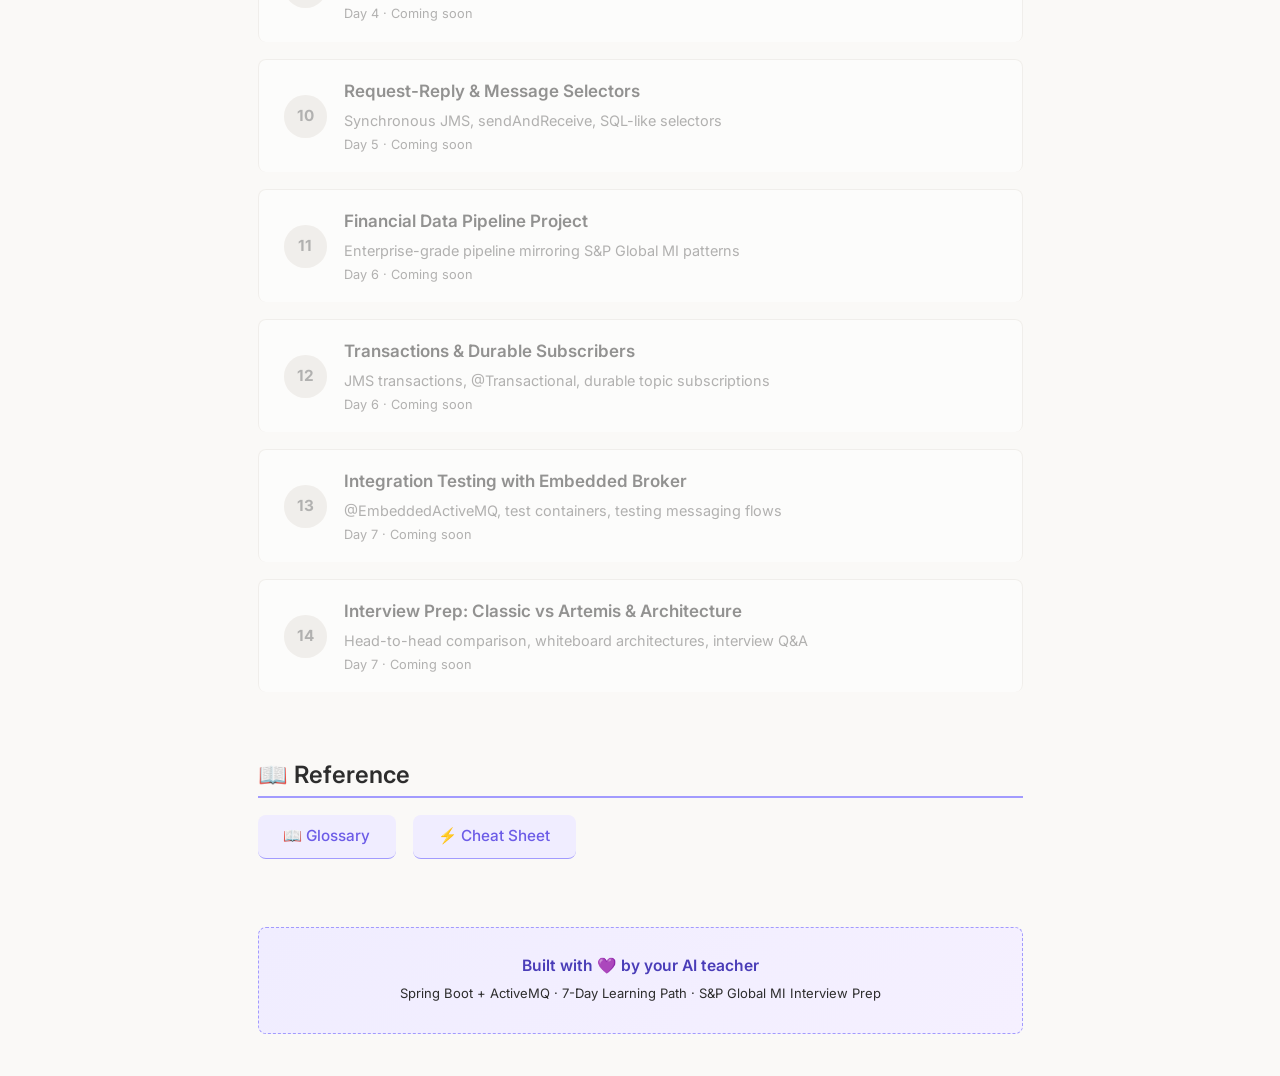
==== commit 2e656591: "feat: add lessons for topics/pub-sub patterns and order processing system documentation" ====
--- a/index.html
+++ b/index.html
@@ -138,21 +138,21 @@
       </div>
     </a>
 
-    <a href="#" class="nav-card" style="opacity:0.5; pointer-events:none;">
-      <span class="nav-num locked">06</span>
+    <a href="lessons/0006-topics-and-pub-sub-patterns.html" class="nav-card">
+      <span class="nav-num done">06</span>
       <div class="nav-info">
         <div class="nav-title">Topics &amp; Pub/Sub Patterns</div>
         <div class="nav-desc">Publish-subscribe, topic listeners, JmsListenerContainerFactory</div>
-        <div class="nav-meta">Day 3 · Coming soon</div>
-      </div>
-    </a>
-
-    <a href="#" class="nav-card" style="opacity:0.5; pointer-events:none;">
-      <span class="nav-num locked">07</span>
+        <div class="nav-meta">Day 3 · 45 min · Intermediate</div>
+      </div>
+    </a>
+
+    <a href="lessons/0007-building-the-order-processing-system.html" class="nav-card">
+      <span class="nav-num done">07</span>
       <div class="nav-info">
         <div class="nav-title">Building the Order Processing System</div>
         <div class="nav-desc">Multi-service architecture, event-driven order flow</div>
-        <div class="nav-meta">Day 3 · Coming soon</div>
+        <div class="nav-meta">Day 3 · 60 min · Intermediate</div>
       </div>
     </a>
 
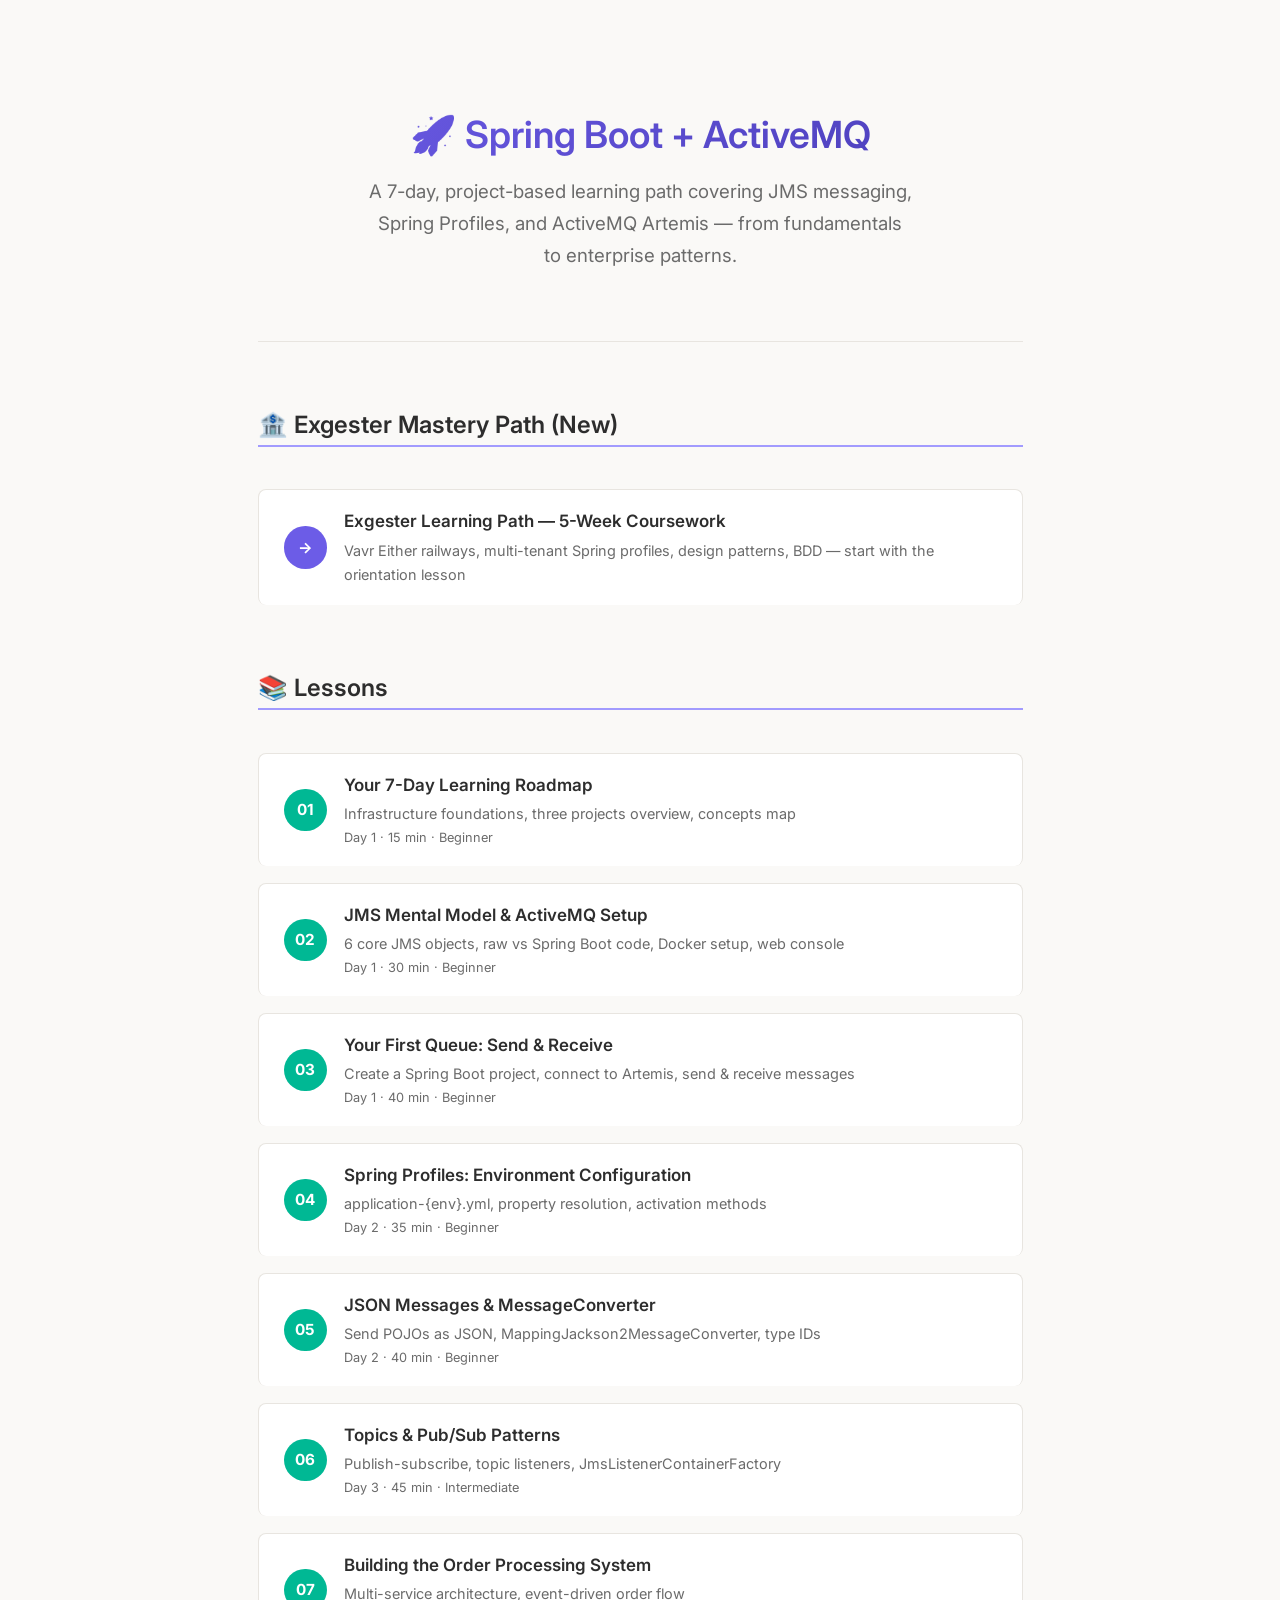
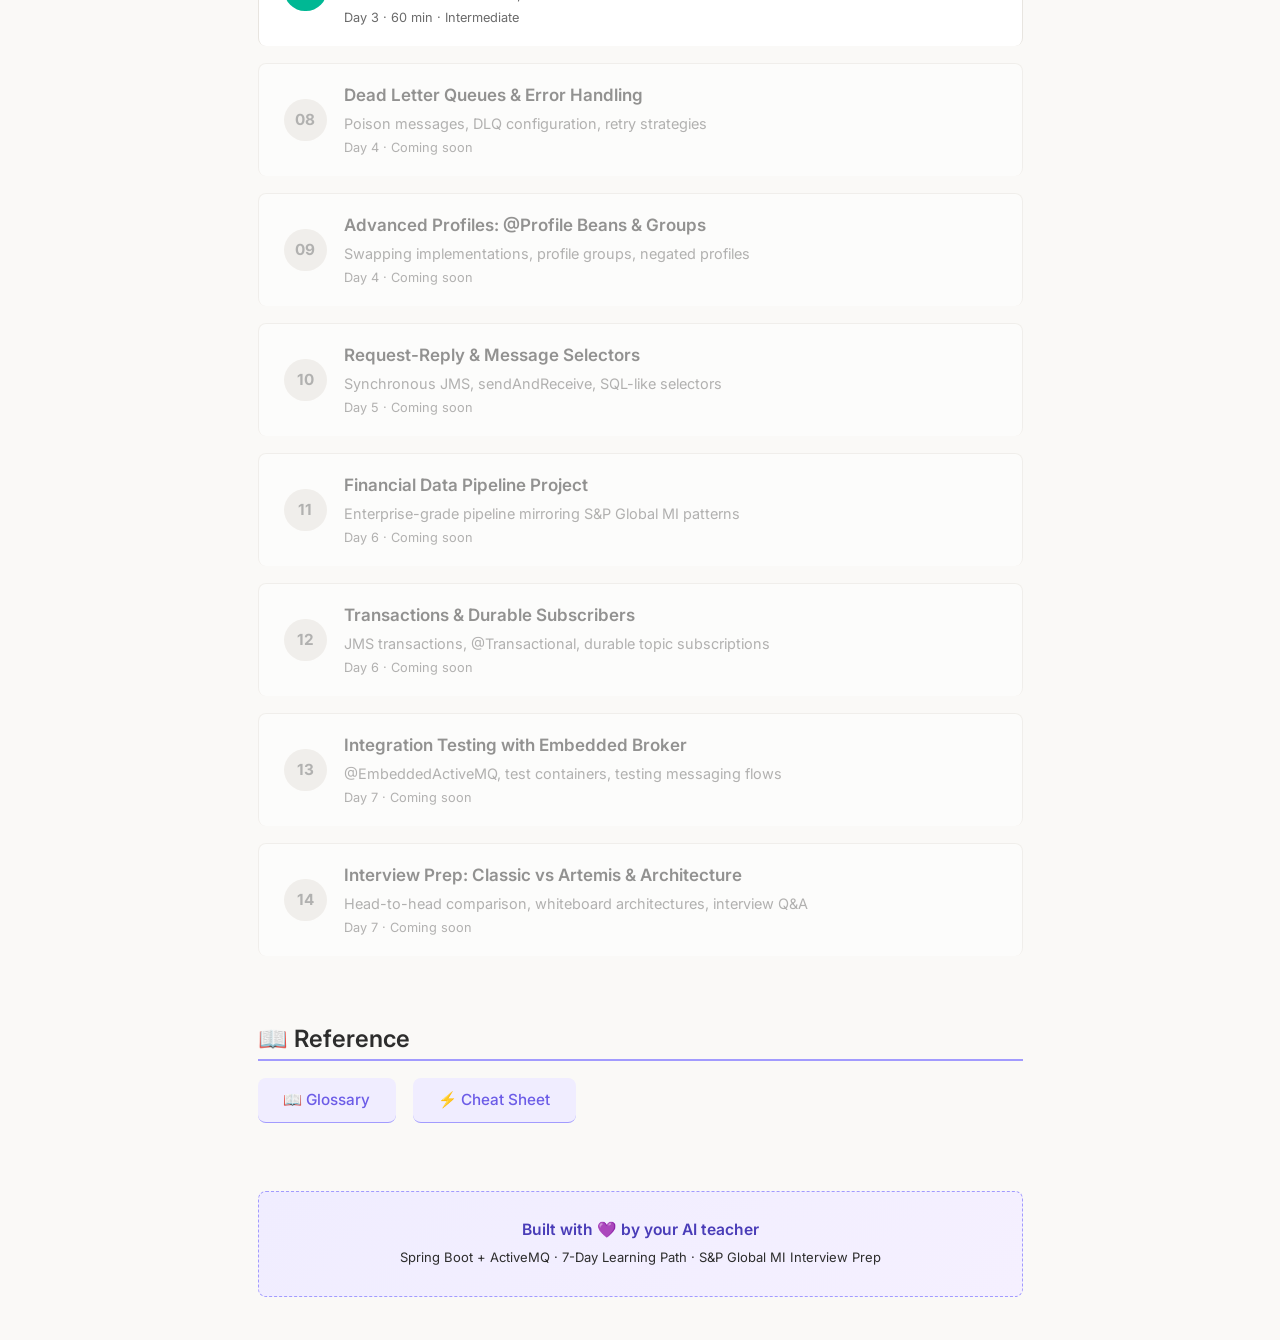
==== commit eb4a2a9c: "feat: Initialize Exgester Learning Path with comprehensive resources and instructional materials - C" ====
--- a/index.html
+++ b/index.html
@@ -89,6 +89,18 @@
     <p>A 7-day, project-based learning path covering JMS messaging, Spring Profiles, and ActiveMQ Artemis — from fundamentals to enterprise patterns.</p>
   </div>
 
+  <h2>🏦 Exgester Mastery Path (New)</h2>
+
+  <div class="nav-grid">
+    <a href="ExgesterLearningPath/lessons/0001-exgester-mental-model-and-roadmap.html" class="nav-card">
+      <span class="nav-num">→</span>
+      <div class="nav-info">
+        <div class="nav-title">Exgester Learning Path — 5-Week Coursework</div>
+        <div class="nav-desc">Vavr Either railways, multi-tenant Spring profiles, design patterns, BDD — start with the orientation lesson</div>
+      </div>
+    </a>
+  </div>
+
   <h2>📚 Lessons</h2>
 
   <div class="nav-grid">
--- a/assets/style.css
+++ b/assets/style.css
@@ -404,3 +404,51 @@
   h1 { font-size: 1.6rem; }
   pre { padding: var(--sp-md); }
 }
+
+
+.top-nav {
+  display: flex;
+  align-items: center;
+  gap: var(--sp-md);
+  margin: var(--sp-xl) auto 0;
+  max-width: 800px;
+  padding: 0 var(--sp-lg) var(--sp-md);
+  border-bottom: 1px solid var(--border);
+}
+.nav-pages {
+  display: flex;
+  gap: var(--sp-sm);
+  flex-wrap: wrap;
+}
+.nav-btn {
+  display: flex;
+  align-items: center;
+  justify-content: center;
+  width: 36px;
+  height: 36px;
+  background: var(--bg-card);
+  border: 1px solid var(--border);
+  border-radius: 8px;
+  text-decoration: none;
+  font-weight: 600;
+  color: var(--text-muted);
+  transition: all 0.2s;
+  box-shadow: var(--shadow-sm);
+}
+.nav-btn:hover {
+  background: var(--bg-highlight);
+  color: var(--text);
+  border-color: var(--accent);
+  transform: translateY(-1px);
+}
+.nav-btn.active {
+  background: var(--accent);
+  color: white;
+  border-color: var(--accent);
+}
+.nav-btn.home-btn {
+  font-size: 1.2rem;
+  background: var(--bg-highlight);
+  border-color: var(--border);
+  color: var(--text);
+}
